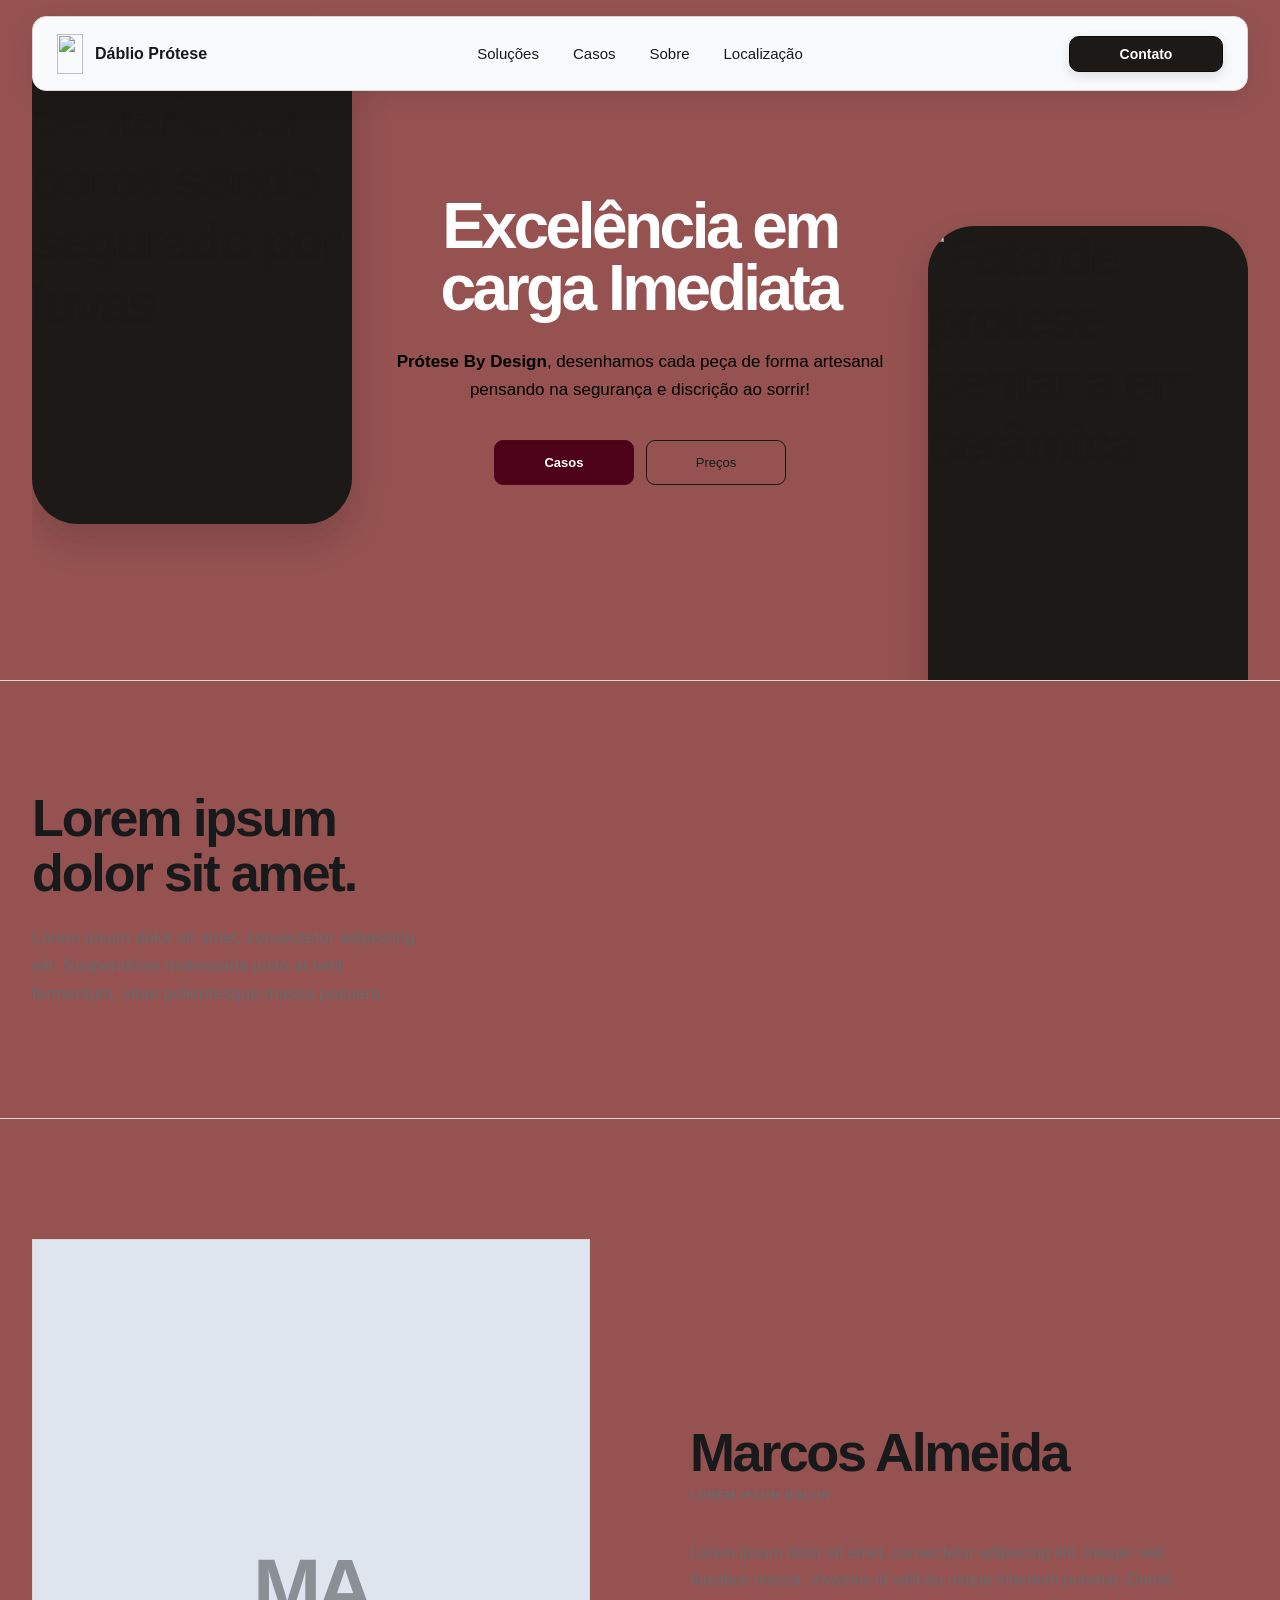
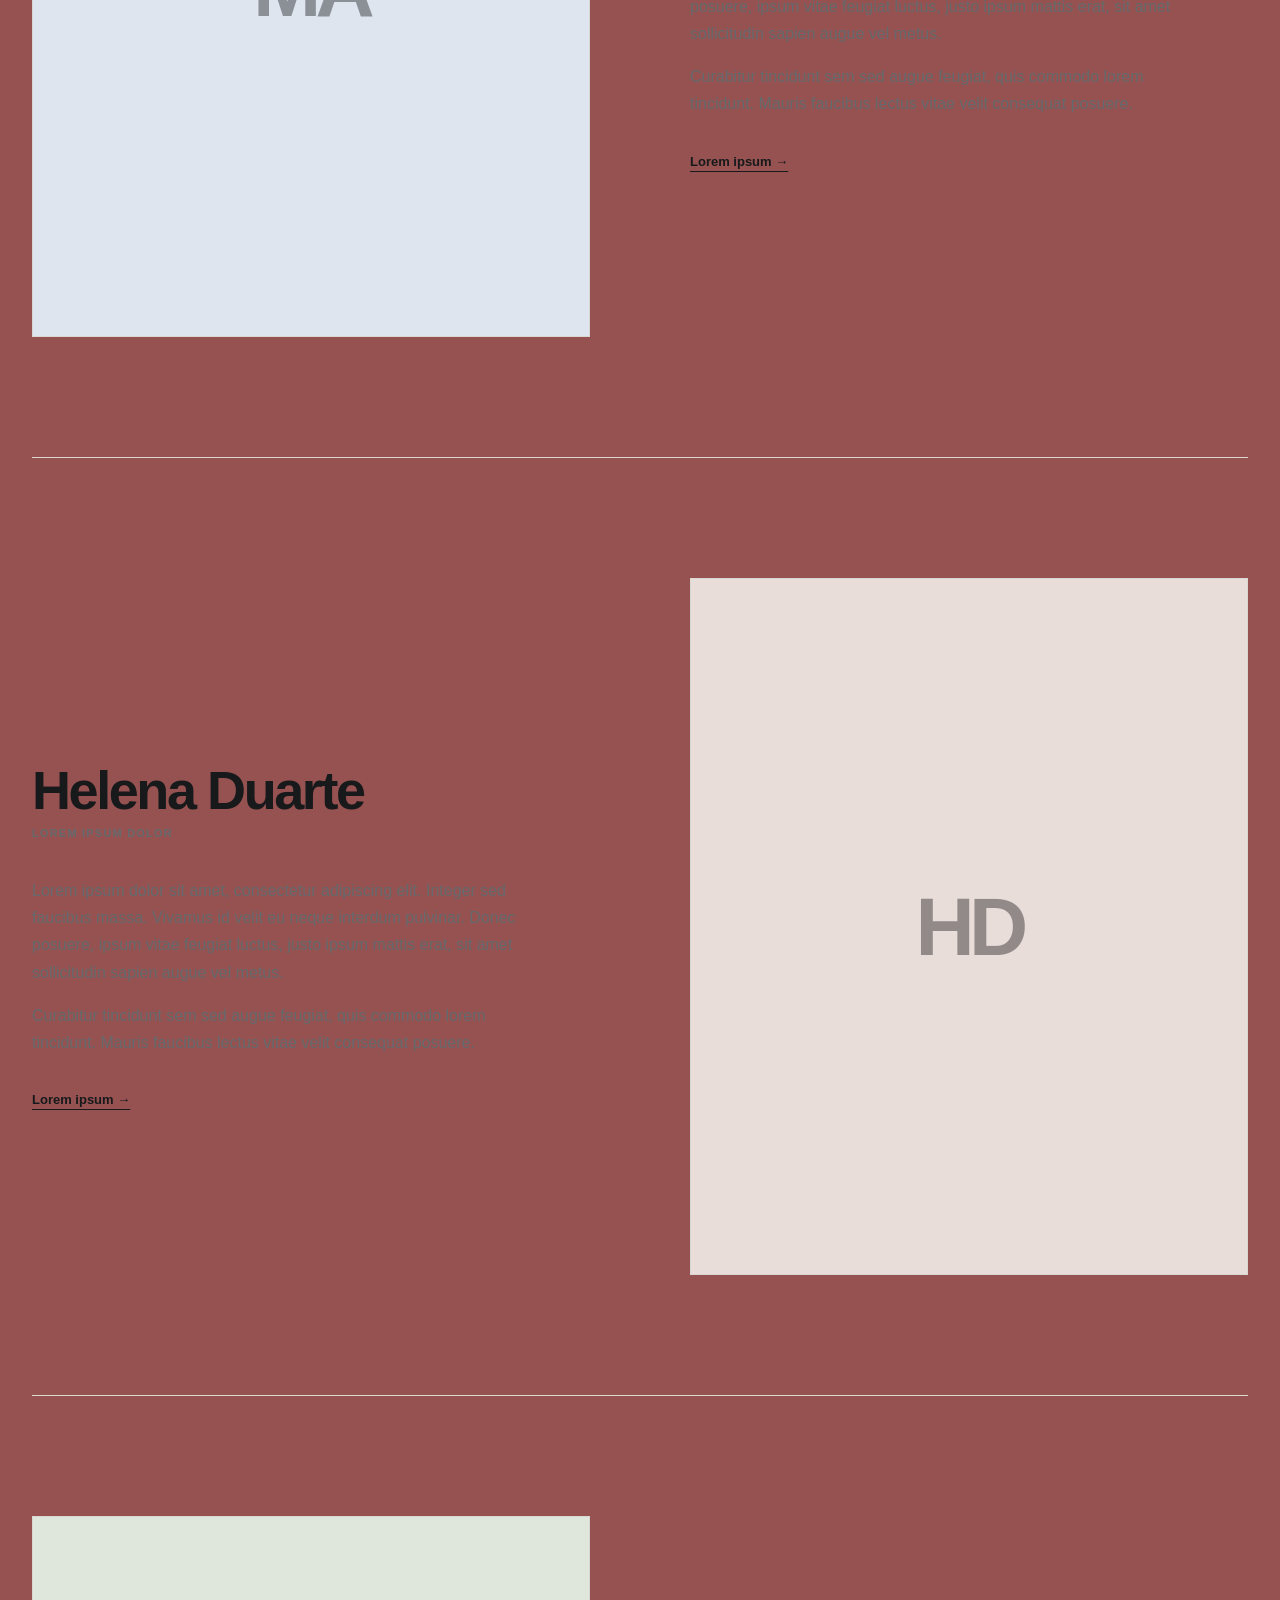
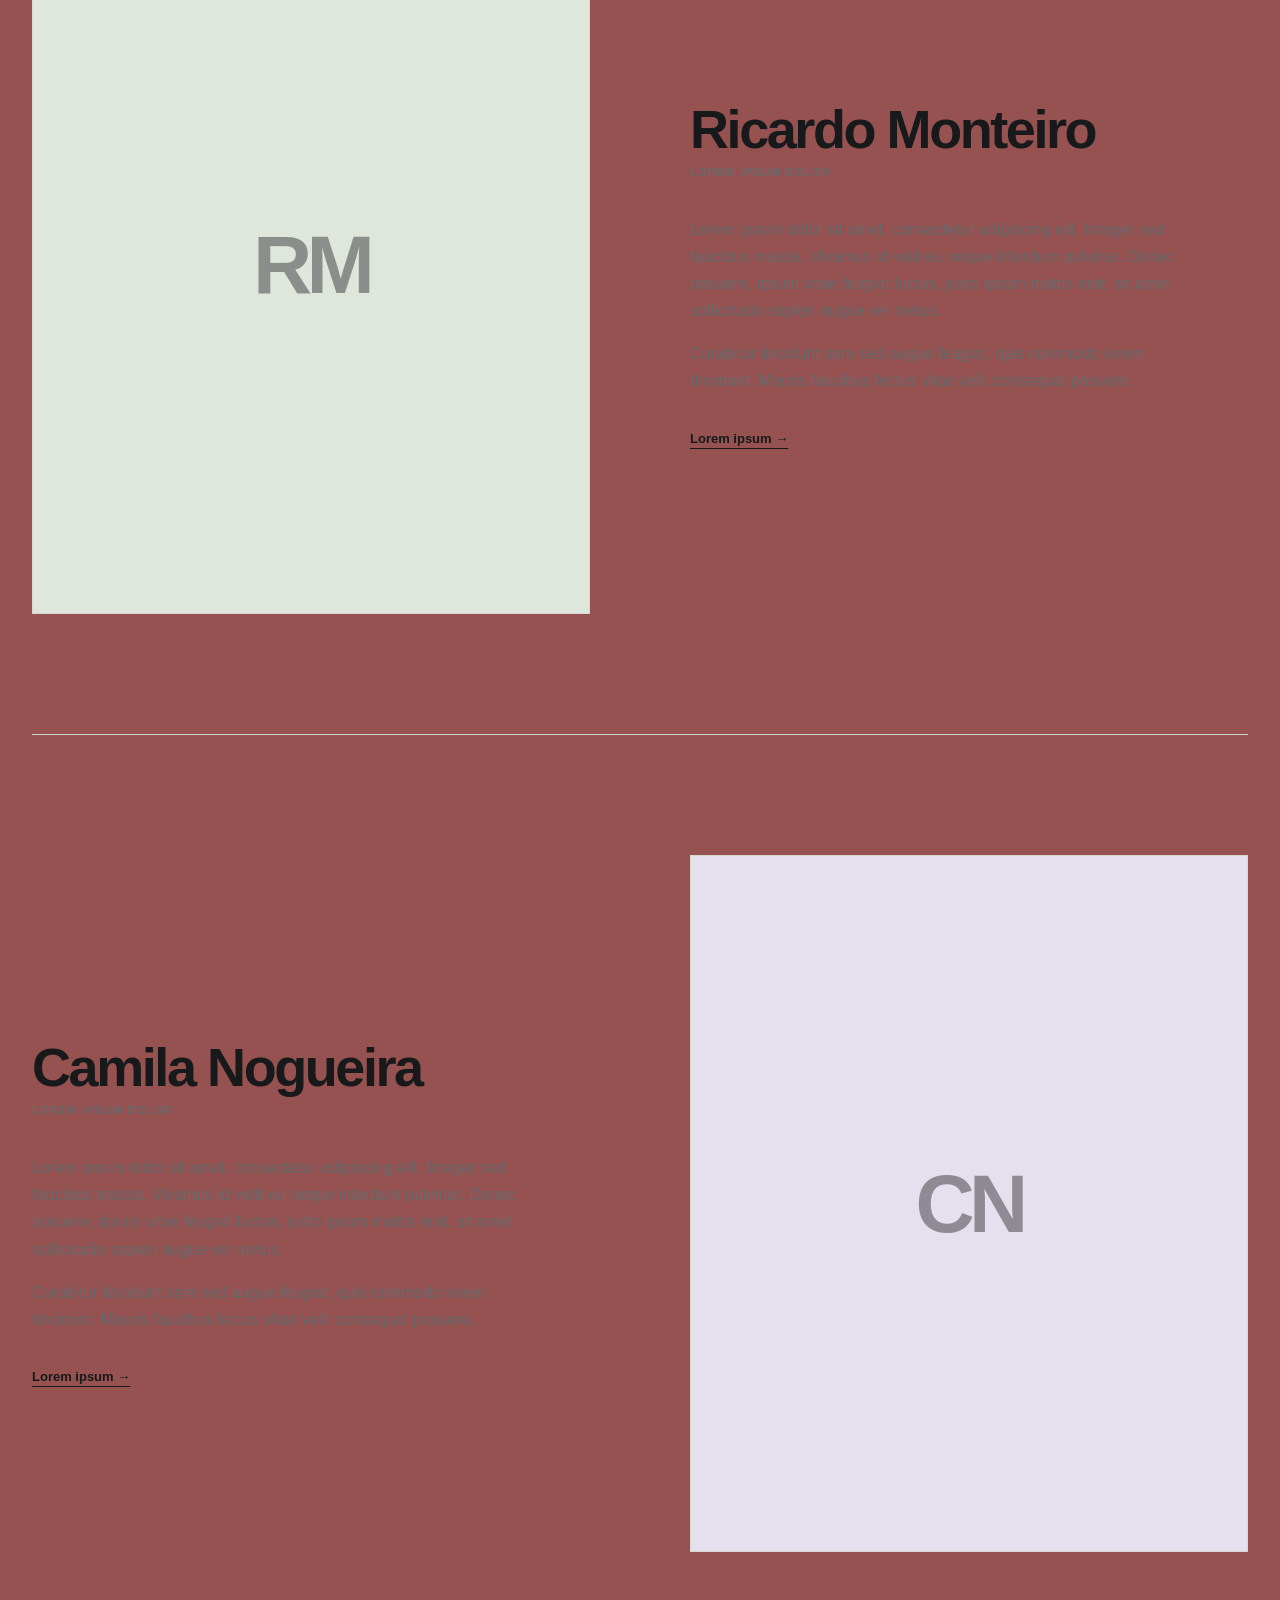
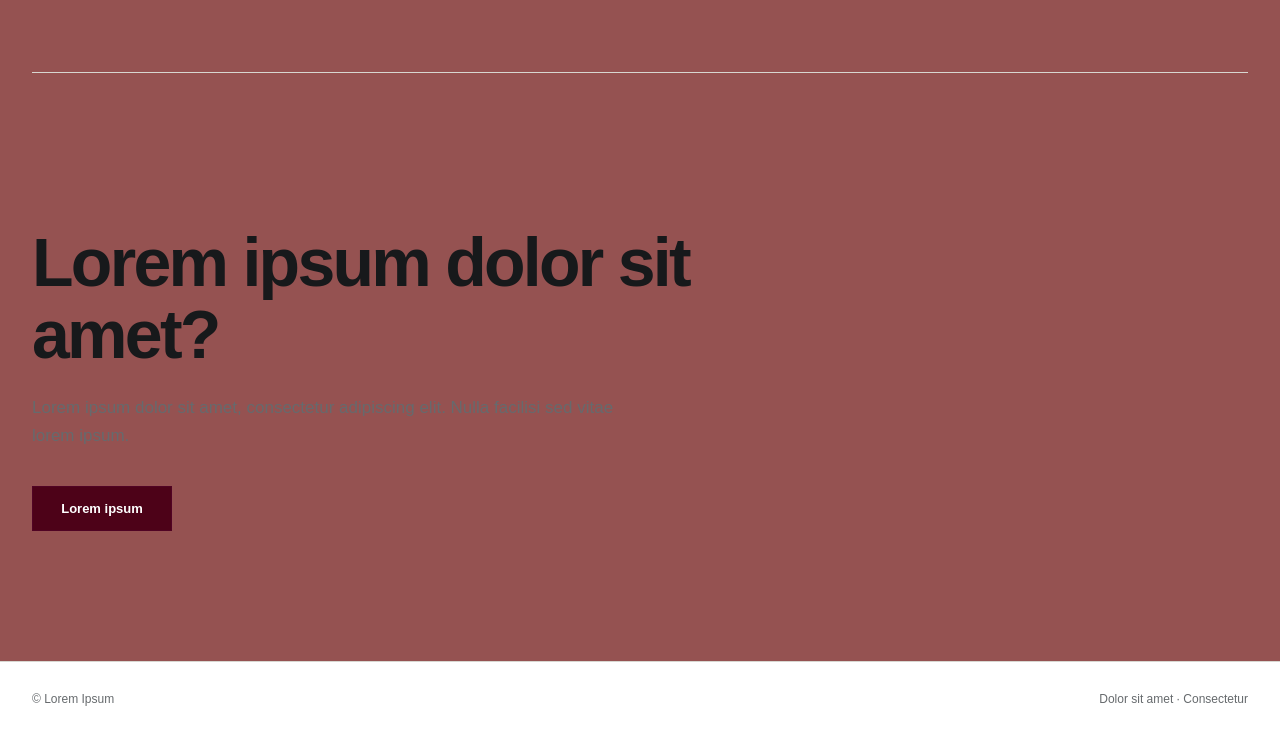
==== index.html @ b6b85735 "Enviar arquivos locais" ====
<!doctype html>
<html lang="pt-BR">
  <head>
    <meta charset="UTF-8" />
    <meta name="viewport" content="width=device-width, initial-scale=1.0" />
    <meta name="description" content="Lorem ipsum dolor sit amet." />
    <title>Dáblio Prótese</title>
    <link rel="icon" type="image/svg+xml" href="assets/favicon_dablio.svg" />
    <link rel="stylesheet" href="styles.css" />
  </head>
  <body>
    <header class="site-header">
      <a class="logo" href="#inicio" aria-label="Dáblio Prótese — início">
        <img class="logo-mark" src="assets/logo_dablio.svg" alt="" />
        <span>Dáblio Prótese</span>
      </a>

      <nav class="main-nav" aria-label="Navegação principal">
        <a href="#solucoes">Soluções</a>
        <a href="#casos">Casos</a>
        <a href="#sobre">Sobre</a>
        <a href="#localizacao">Localização</a>
      </nav>

      <a class="header-action" href="#contato">Contato</a>
    </header>

    <main>
      <section class="hero" id="inicio">
        <div class="hero-squircle hero-squircle-left">
          <img src="assets/implante-squircle-esquerdo.png" alt="Implante dentário com coroa sendo segurado por luvas" />
        </div>

        <div class="hero-copy">
          <h1>Excelência em carga Imediata</h1>
          <p class="hero-text">
            <strong>Prótese By Design</strong>, desenhamos cada peça de forma
            artesanal pensando na segurança e discrição ao sorrir!
          </p>
          <div class="hero-actions">
            <a class="button button-primary" href="#fundadores">Casos</a>
            <a class="button button-secondary" href="#contato">Preços</a>
          </div>
        </div>

        <div class="hero-squircle hero-squircle-right">
          <img src="assets/ImageSquircleDireito.png" alt="Foto de protese dentaria em cerâmica" />
        </div>
      </section>

      <section class="founders-intro" id="fundadores">
        <div>
          <h2>Lorem ipsum dolor sit amet.</h2>
          <p>
            Lorem ipsum dolor sit amet, consectetur adipiscing elit. Suspendisse
            malesuada justo at velit fermentum, vitae pellentesque massa posuere.
          </p>
        </div>
      </section>

      <section class="founder" id="marcos-almeida">
        <div class="portrait portrait-a" role="img" aria-label="Lorem ipsum Marcos Almeida">
          <span>MA</span>
        </div>
        <div class="founder-copy">
          <h2>Marcos Almeida</h2>
          <p class="role">Lorem ipsum dolor</p>
          <p>
            Lorem ipsum dolor sit amet, consectetur adipiscing elit. Integer sed
            faucibus massa. Vivamus id velit eu neque interdum pulvinar. Donec
            posuere, ipsum vitae feugiat luctus, justo ipsum mattis erat, sit amet
            sollicitudin sapien augue vel metus.
          </p>
          <p>
            Curabitur tincidunt sem sed augue feugiat, quis commodo lorem
            tincidunt. Mauris faucibus lectus vitae velit consequat posuere.
          </p>
          <a href="#contato">Lorem ipsum →</a>
        </div>
      </section>

      <section class="founder founder-reverse" id="helena-duarte">
        <div class="portrait portrait-b" role="img" aria-label="Lorem ipsum Helena Duarte">
          <span>HD</span>
        </div>
        <div class="founder-copy">
          <h2>Helena Duarte</h2>
          <p class="role">Lorem ipsum dolor</p>
          <p>
            Lorem ipsum dolor sit amet, consectetur adipiscing elit. Integer sed
            faucibus massa. Vivamus id velit eu neque interdum pulvinar. Donec
            posuere, ipsum vitae feugiat luctus, justo ipsum mattis erat, sit amet
            sollicitudin sapien augue vel metus.
          </p>
          <p>
            Curabitur tincidunt sem sed augue feugiat, quis commodo lorem
            tincidunt. Mauris faucibus lectus vitae velit consequat posuere.
          </p>
          <a href="#contato">Lorem ipsum →</a>
        </div>
      </section>

      <section class="founder" id="ricardo-monteiro">
        <div class="portrait portrait-c" role="img" aria-label="Lorem ipsum Ricardo Monteiro">
          <span>RM</span>
        </div>
        <div class="founder-copy">
          <h2>Ricardo Monteiro</h2>
          <p class="role">Lorem ipsum dolor</p>
          <p>
            Lorem ipsum dolor sit amet, consectetur adipiscing elit. Integer sed
            faucibus massa. Vivamus id velit eu neque interdum pulvinar. Donec
            posuere, ipsum vitae feugiat luctus, justo ipsum mattis erat, sit amet
            sollicitudin sapien augue vel metus.
          </p>
          <p>
            Curabitur tincidunt sem sed augue feugiat, quis commodo lorem
            tincidunt. Mauris faucibus lectus vitae velit consequat posuere.
          </p>
          <a href="#contato">Lorem ipsum →</a>
        </div>
      </section>

      <section class="founder founder-reverse" id="camila-nogueira">
        <div class="portrait portrait-d" role="img" aria-label="Lorem ipsum Camila Nogueira">
          <span>CN</span>
        </div>
        <div class="founder-copy">
          <h2>Camila Nogueira</h2>
          <p class="role">Lorem ipsum dolor</p>
          <p>
            Lorem ipsum dolor sit amet, consectetur adipiscing elit. Integer sed
            faucibus massa. Vivamus id velit eu neque interdum pulvinar. Donec
            posuere, ipsum vitae feugiat luctus, justo ipsum mattis erat, sit amet
            sollicitudin sapien augue vel metus.
          </p>
          <p>
            Curabitur tincidunt sem sed augue feugiat, quis commodo lorem
            tincidunt. Mauris faucibus lectus vitae velit consequat posuere.
          </p>
          <a href="#contato">Lorem ipsum →</a>
        </div>
      </section>

      <section class="contact" id="contato">
        <h2>Lorem ipsum dolor sit amet?</h2>
        <p>
          Lorem ipsum dolor sit amet, consectetur adipiscing elit. Nulla facilisi
          sed vitae lorem ipsum.
        </p>
        <a class="button button-primary" href="mailto:lorem@ipsum.com">Lorem ipsum</a>
      </section>
    </main>

    <footer>
      <span>© Lorem Ipsum</span>
      <span>Dolor sit amet · Consectetur</span>
    </footer>

    <script src="script.js"></script>
  </body>
</html>
---- styles.css ----
:root {
  --ink: #17191b;
  --muted: #666a6d;
  --paper: #955251;
  --line: #d8d7d1;
  --content: 1240px;
}

* { box-sizing: border-box; }
html { scroll-behavior: smooth; }

body {
  margin: 0;
  background: var(--paper);
  color: var(--ink);
  font-family: Arial, Helvetica, sans-serif;
}

a { color: inherit; }

.site-header {
  height: 75px;
  width: min(calc(100% - 64px), var(--content));
  margin: 0;
  padding: 0 24px;
  display: grid;
  grid-template-columns: 1fr auto 1fr;
  align-items: center;
  border: 1px solid var(--line);
  border-radius: 14px;
  background: oklch(98.5% 0.002 247.839);
  box-shadow: 0 8px 28px rgba(13, 13, 13, 0.08);
  backdrop-filter: blur(12px);
  position: fixed;
  top: 16px;
  left: 50%;
  transform: translateX(-50%);
  z-index: 10;
}

.logo {
  display: inline-flex;
  align-items: center;
  gap: 12px;
  width: fit-content;
  font-weight: 700;
  text-decoration: none;
}

.logo-mark {
  width: 26px;
  height: 40px;
  display: block;
  object-fit: contain;
}

.main-nav { display: flex; gap: 34px; }

.main-nav a,
.header-action {
  font-size: 15px;
  text-decoration: none;
}

.main-nav a:hover { text-decoration: underline; text-underline-offset: 4px; }

.header-action {
  justify-self: end;
  min-width: 154px;
  padding: 9px 28px;
  border: 1px solid oklch(14.7% 0.004 49.25);
  border-radius: 10px;
  background: oklch(21.6% 0.006 56.043);
  box-shadow: 0 4px 12px rgba(13, 13, 13, 0.12);
  color: white;
  font-size: 14px;
  font-weight: 700;
  text-align: center;
}

.hero {
  max-width: var(--content);
  min-height: 680px;
  margin: 0 auto;
  padding: 72px 0;
  display: grid;
  grid-template-columns: minmax(200px, 0.9fr) minmax(320px, 1.4fr) minmax(200px, 0.9fr);
  align-items: center;
  gap: clamp(24px, 3vw, 42px);
  overflow: hidden;
}

.hero-copy { text-align: center; }

.eyebrow,
.section-label,
.role {
  margin: 0;
  color: var(--muted);
  font-size: 11px;
  font-weight: 700;
  letter-spacing: 0.11em;
  text-transform: uppercase;
}

.hero h1 {
  margin: 0 0 28px;
  max-width: 620px;
  color: #ffffff;
  font-size: clamp(52px, 5vw, 74px);
  line-height: 0.98;
  letter-spacing: -0.055em;
}

.hero-text {
  max-width: 540px;
  margin: 0 auto;
  color: #000000;
  font-size: 17px;
  line-height: 1.65;
}

.hero-actions { display: flex; justify-content: center; gap: 12px; margin-top: 36px; }

.hero-actions .button { border-radius: 9px; }

.button {
  min-width: 140px;
  padding: 14px 20px;
  border: 1px solid var(--ink);
  text-align: center;
  font-size: 13px;
  text-decoration: none;
}

.button-primary {
  color: white;
  border: 1px solid oklch(28.4% 0.109 3.907);
  background: oklch(27.1% 0.105 12.094);
  font-weight: 700;
}

.button-secondary { background: transparent; }

.hero-squircle {
  width: 100%;
  max-width: 320px;
  aspect-ratio: 0.64;
  display: grid;
  place-items: center;
  border-radius: 46px;
  background: oklch(21.6% 0.006 56.043);
  box-shadow: 0 18px 36px rgba(13, 13, 13, 0.16);
  color: rgba(23, 25, 27, 0.35);
  font-size: 54px;
  font-weight: 700;
  letter-spacing: -0.06em;
}

.hero-squircle > span {
  width: 100%;
  height: 100%;
  display: grid;
  place-items: center;
  line-height: 1;
}

.hero-squircle > img {
  width: 100%;
  height: 100%;
  display: block;
  border-radius: inherit;
  object-fit: cover;
}

.hero-squircle-right > img {
  object-position: right center;
}

.hero-squircle-left {
  align-self: start;
  justify-self: start;
  transform: translateY(-48px);
}

.hero-squircle-right {
  align-self: end;
  justify-self: end;
  transform: translateY(118px);
}

.founders-intro {
  padding: 110px max(32px, calc((100vw - var(--content)) / 2));
  display: grid;
  grid-template-columns: 1fr 2fr;
  gap: 60px;
  border-top: 1px solid var(--line);
  border-bottom: 1px solid var(--line);
}

.founders-intro h2,
.contact h2 {
  margin: 0;
  font-size: 52px;
  line-height: 1.05;
  letter-spacing: -0.04em;
}

.founders-intro div > p,
.contact > p {
  max-width: 620px;
  margin: 24px 0 0;
  color: var(--muted);
  font-size: 17px;
  line-height: 1.65;
}

.founder {
  max-width: var(--content);
  margin: 0 auto;
  padding: 120px 0;
  display: grid;
  grid-template-columns: 1fr 1fr;
  align-items: center;
  gap: 100px;
  border-bottom: 1px solid var(--line);
}

.founder-reverse .portrait { order: 2; }
.founder-reverse .founder-copy { order: 1; }

.portrait {
  aspect-ratio: 4 / 5;
  display: grid;
  place-items: center;
  border: 1px solid var(--line);
  color: rgba(23, 25, 27, 0.42);
  font-size: 82px;
  font-weight: 700;
  letter-spacing: -0.07em;
}

.portrait-a { background: #dfe5ef; }
.portrait-b { background: #e8ddd8; }
.portrait-c { background: #dfe6dc; }
.portrait-d { background: #e5dfee; }

.founder-copy { max-width: 510px; }

.founder-copy h2 {
  margin: 18px 0 10px;
  font-size: 54px;
  line-height: 1;
  letter-spacing: -0.045em;
}

.founder-copy .role { margin-bottom: 38px; }

.founder-copy > p:not(.section-label, .role) {
  color: var(--muted);
  font-size: 16px;
  line-height: 1.7;
}

.founder-copy > a {
  display: inline-block;
  margin-top: 20px;
  font-size: 13px;
  font-weight: 700;
  text-underline-offset: 5px;
}

.contact {
  max-width: var(--content);
  margin: 0 auto;
  padding: 130px 0;
}

.contact h2 { max-width: 760px; margin-top: 24px; font-size: 68px; }
.contact .button { display: inline-block; margin-top: 36px; }

footer {
  padding: 30px max(32px, calc((100vw - var(--content)) / 2));
  display: flex;
  justify-content: space-between;
  border-top: 1px solid var(--line);
  background: #ffffff;
  color: var(--muted);
  font-size: 12px;
}

@media (max-width: 1304px) {
  .hero,
  .founder,
  .contact { margin-inline: 32px; }
}

@media (max-width: 850px) {
  .site-header { grid-template-columns: 1fr auto; }
  .main-nav { display: none; }
  .hero { grid-template-columns: 1fr; }
  .hero-copy { order: -1; }
  .hero-squircle {
    width: min(280px, 100%);
    align-self: center;
    justify-self: center;
    transform: none;
  }
  .founders-intro { grid-template-columns: 1fr; }
  .founder { grid-template-columns: 1fr; gap: 50px; }
  .founder-reverse .portrait,
  .founder-reverse .founder-copy { order: initial; }
}
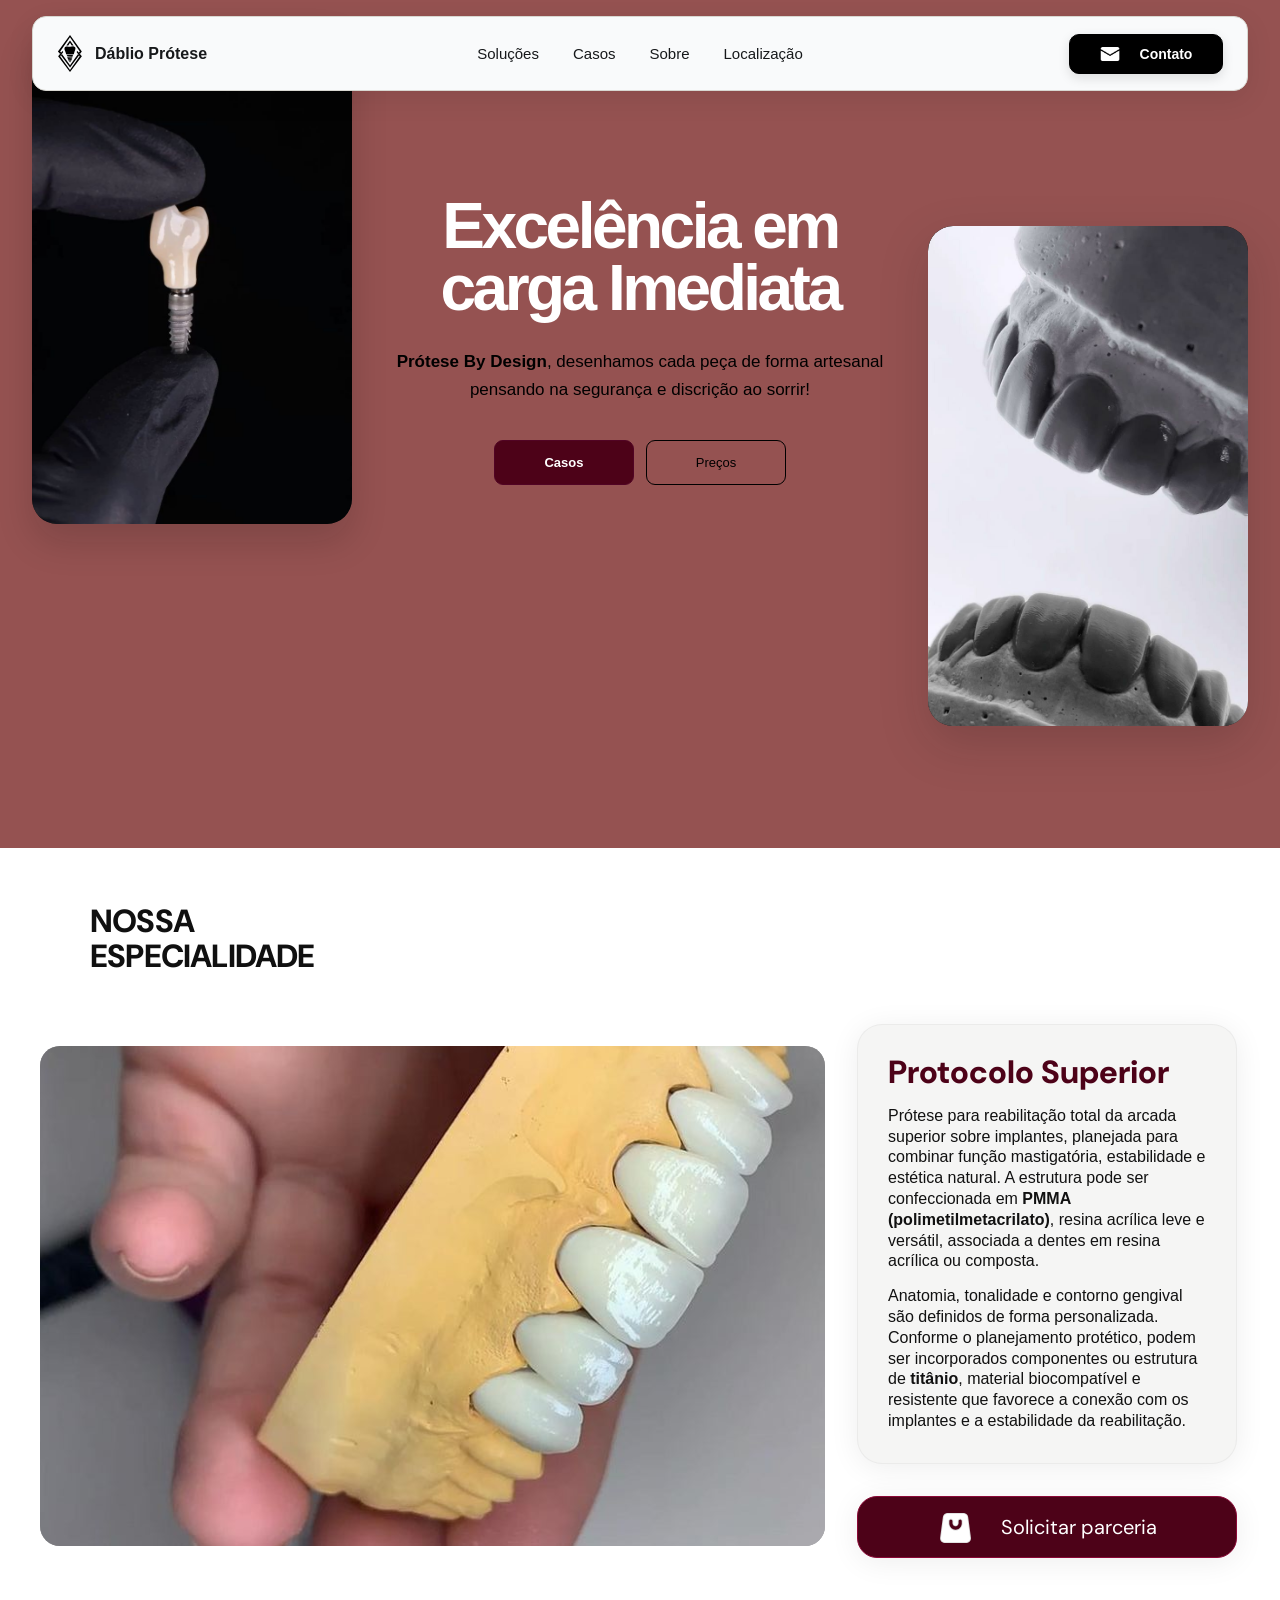
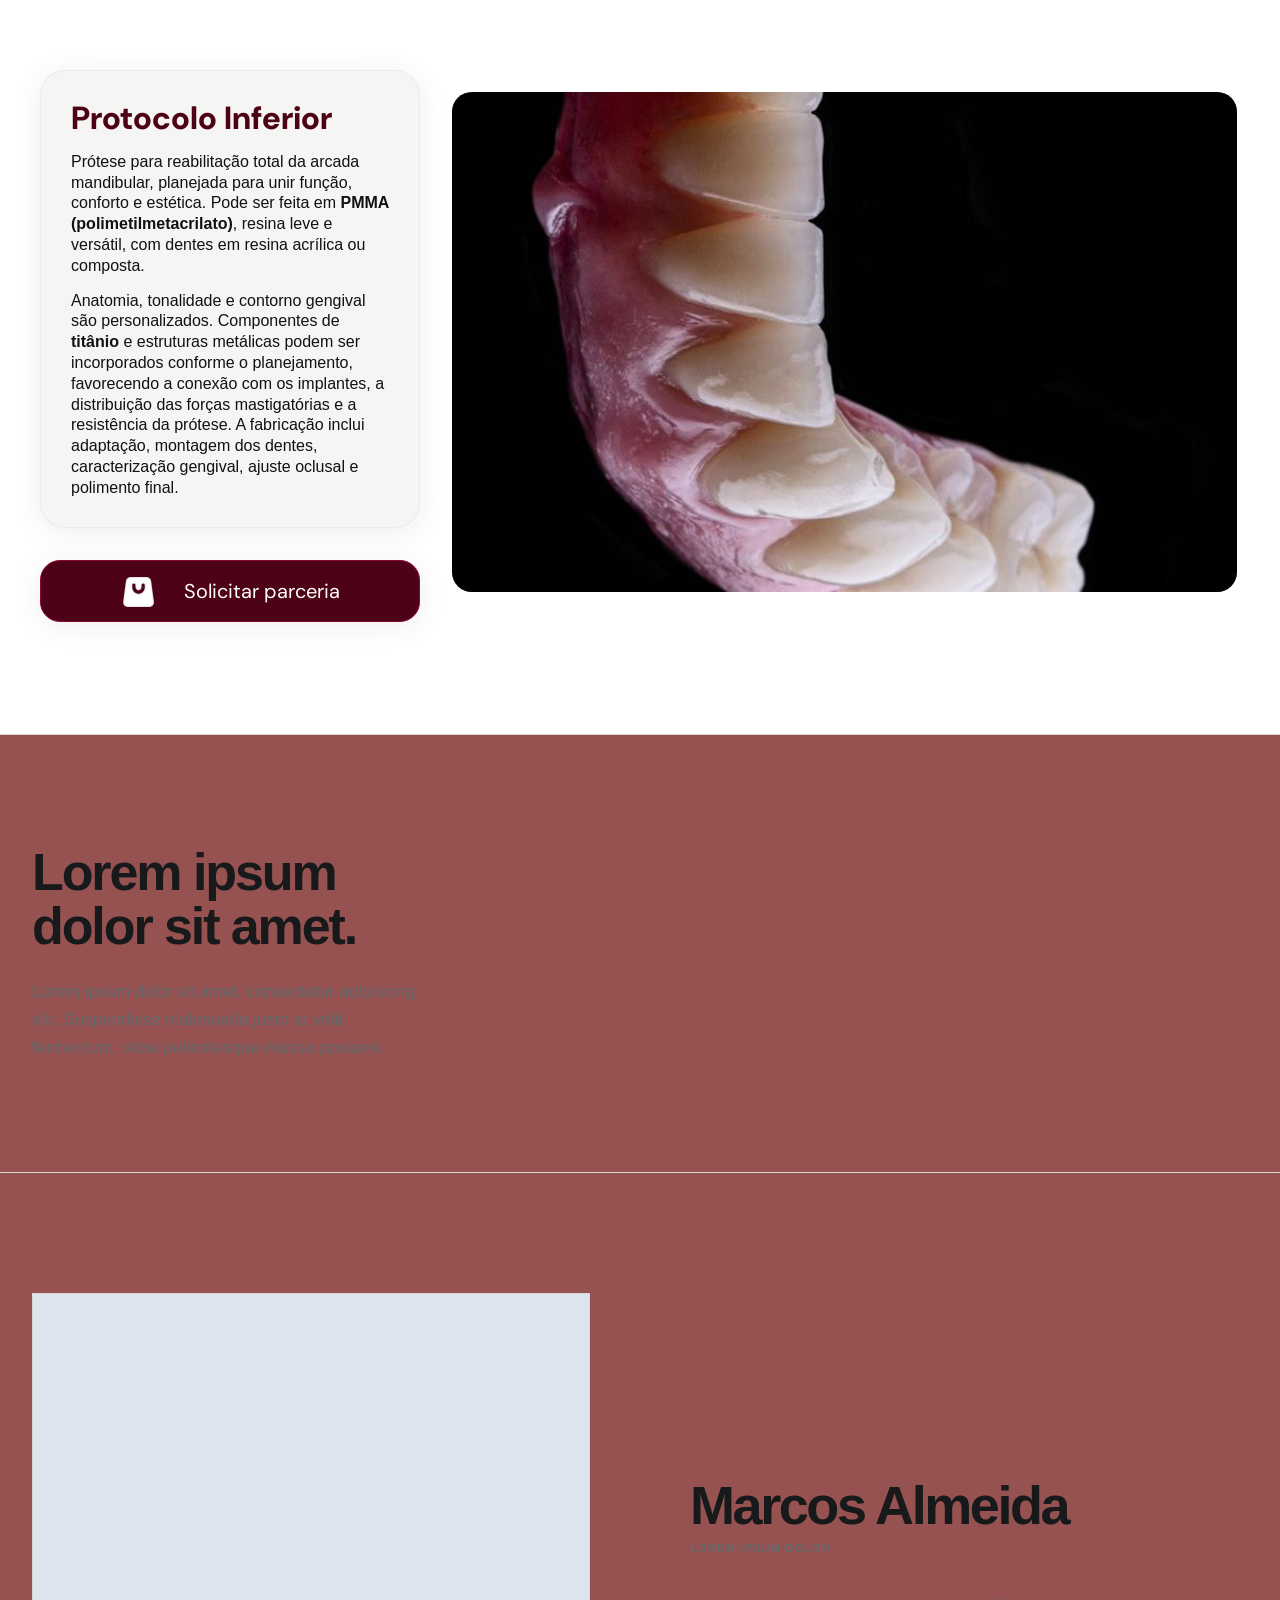
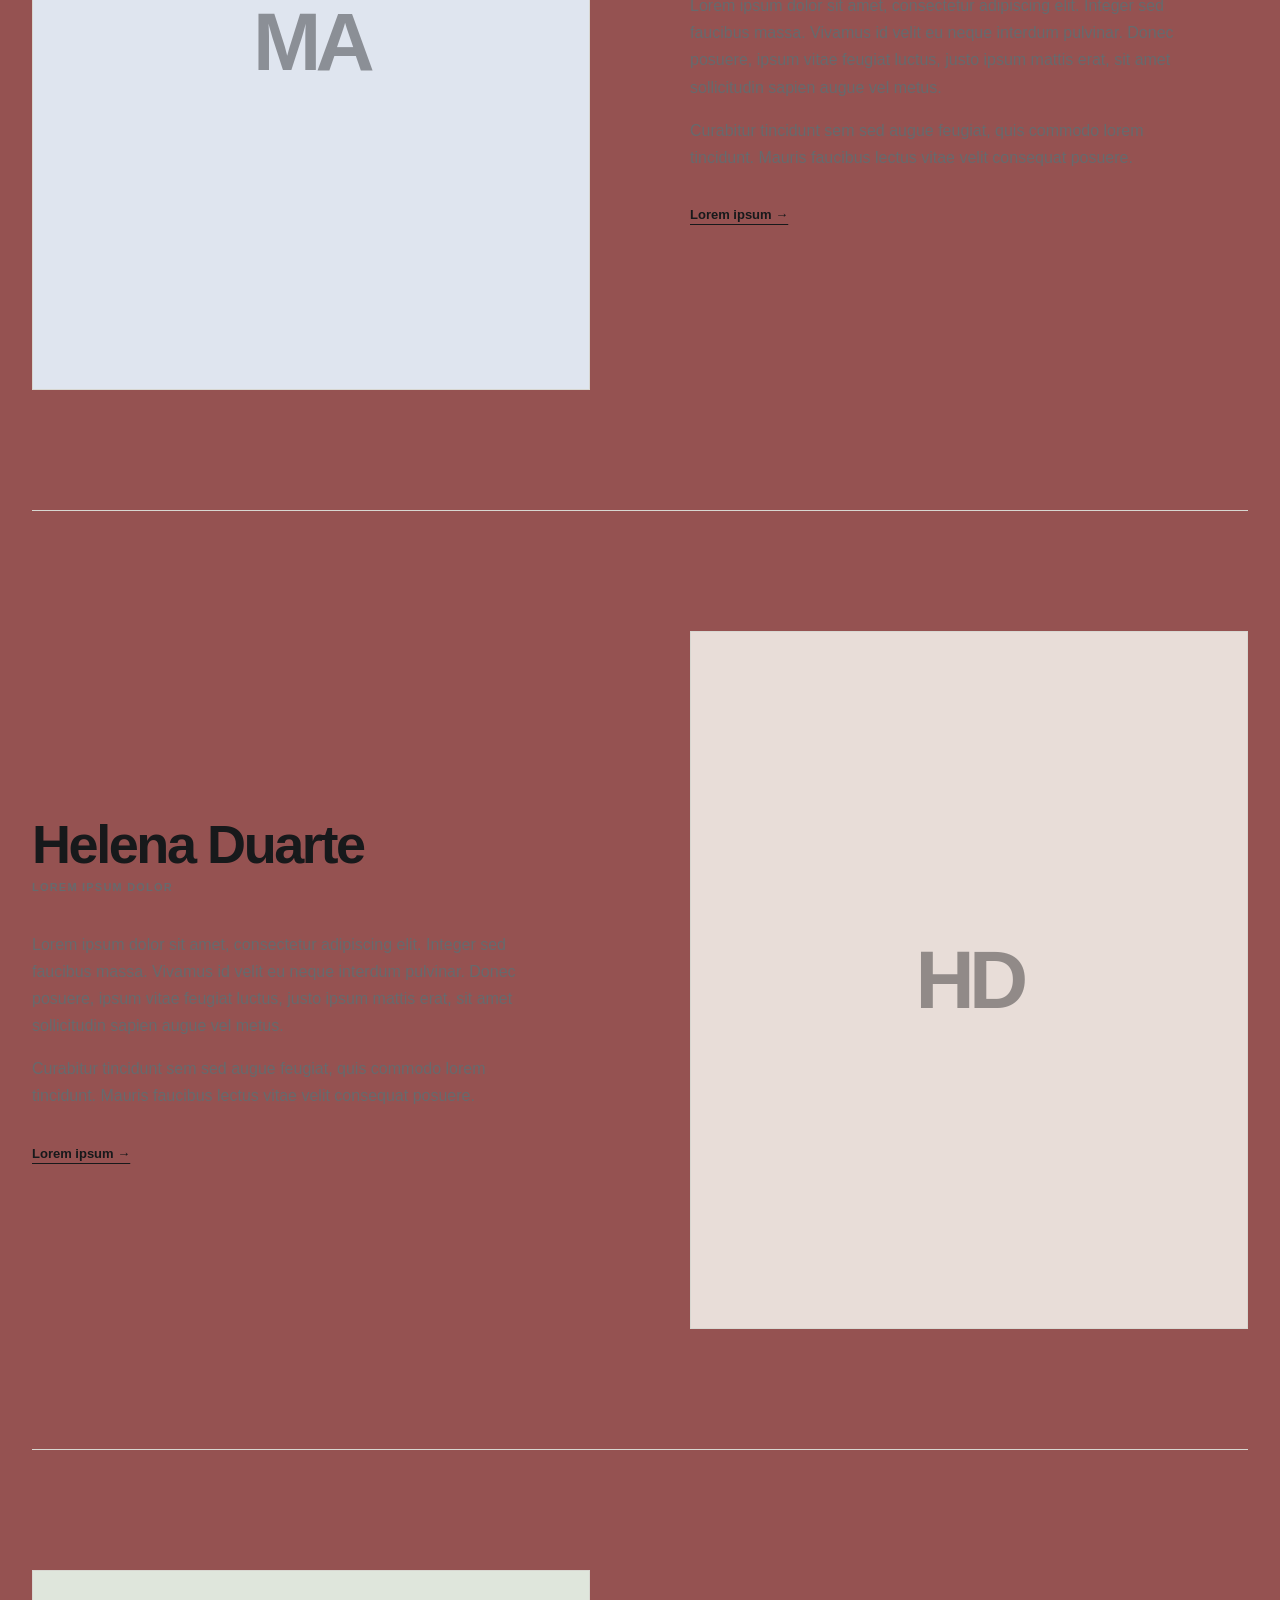
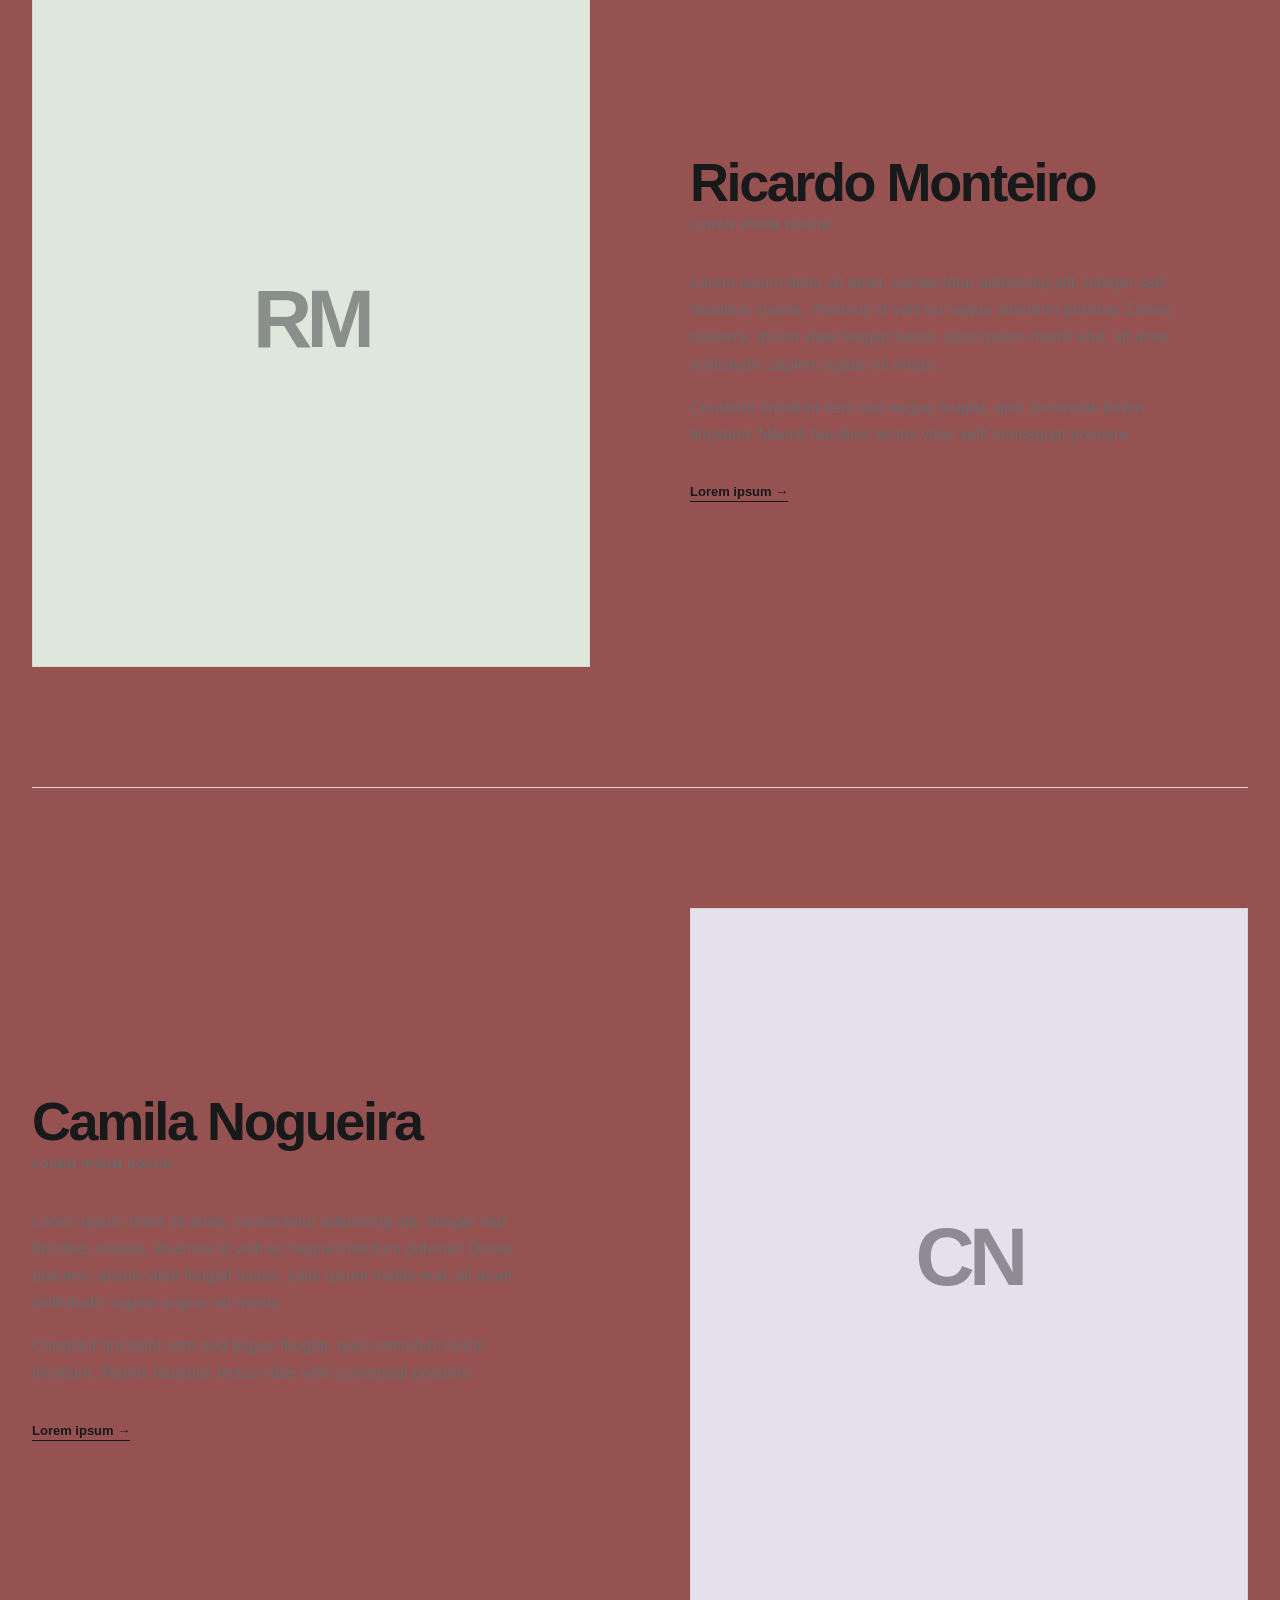
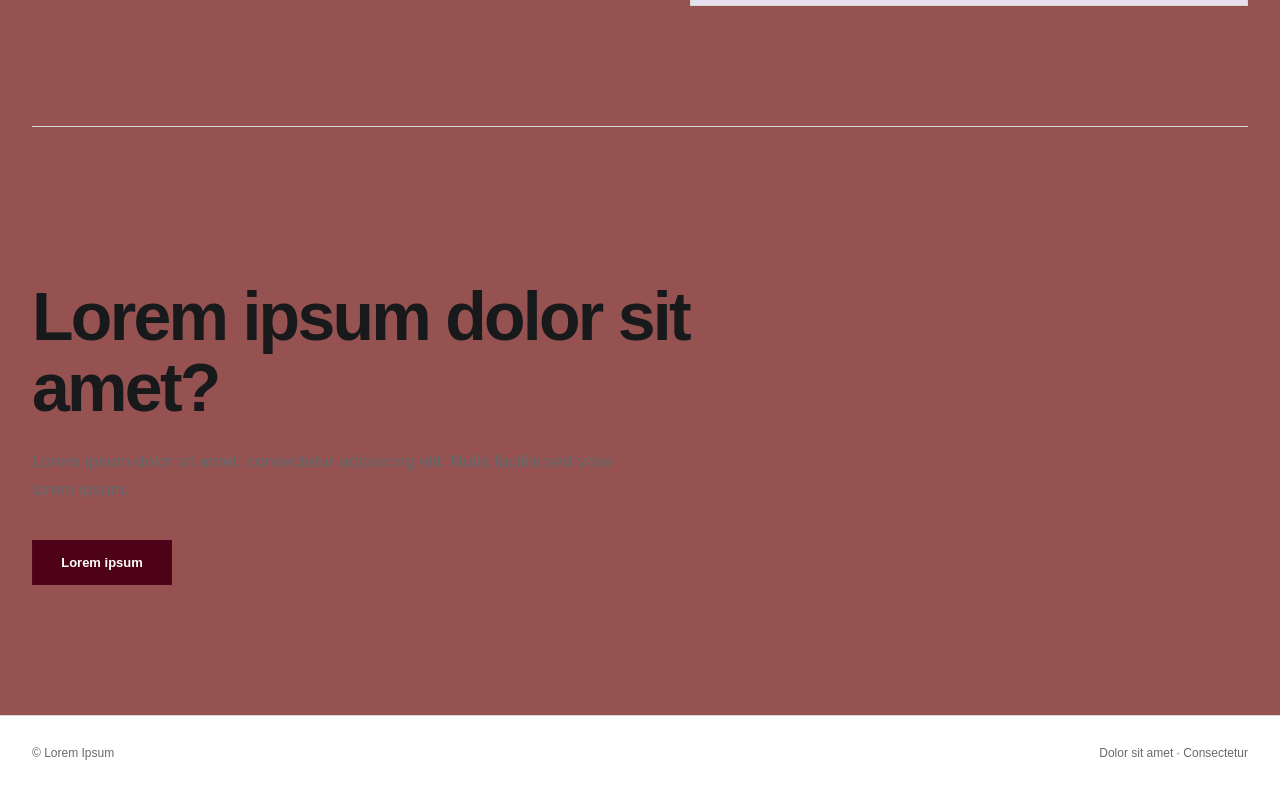
==== commit 203fc9c0: "Reorganiza o site na raiz para publicação no GitHub Pages" ====
--- a/index.html
+++ b/index.html
@@ -5,7 +5,10 @@
     <meta name="viewport" content="width=device-width, initial-scale=1.0" />
     <meta name="description" content="Lorem ipsum dolor sit amet." />
     <title>Dáblio Prótese</title>
-    <link rel="icon" type="image/svg+xml" href="assets/favicon_dablio.svg" />
+    <link rel="preconnect" href="https://fonts.googleapis.com" />
+    <link rel="preconnect" href="https://fonts.gstatic.com" crossorigin />
+    <link href="https://fonts.googleapis.com/css2?family=DM+Sans:wght@400;800&display=swap" rel="stylesheet" />
+    <link rel="icon" type="image/svg+xml" href="assets/logo_dablio.svg" />
     <link rel="stylesheet" href="styles.css" />
   </head>
   <body>
@@ -22,13 +25,16 @@
         <a href="#localizacao">Localização</a>
       </nav>
 
-      <a class="header-action" href="#contato">Contato</a>
+      <a class="header-action" href="#contato">
+        <img class="navbar-action-icon" src="assets/message_4077160.png" alt="" aria-hidden="true" />
+        <span>Contato</span>
+      </a>
     </header>
 
     <main>
       <section class="hero" id="inicio">
         <div class="hero-squircle hero-squircle-left">
-          <img src="assets/implante-squircle-esquerdo.png" alt="Implante dentário com coroa sendo segurado por luvas" />
+          <img src="assets/ImageSquircleEsquerdo.png" alt="Implante dentário com coroa sendo segurado por luvas" />
         </div>
 
         <div class="hero-copy">
@@ -45,6 +51,86 @@
 
         <div class="hero-squircle hero-squircle-right">
           <img src="assets/ImageSquircleDireito.png" alt="Foto de protese dentaria em cerâmica" />
+        </div>
+      </section>
+
+      <section class="solutions" id="solucoes" aria-labelledby="solutions-title">
+        <div class="solutions-inner">
+          <h2 id="solutions-title">Nossa Especialidade</h2>
+          <article class="solutions-content solution-superior">
+            <div class="card-imagem-1" data-carousel aria-live="off">
+              <figure class="carousel-slide is-active" aria-hidden="false">
+                <img src="assets/protocolo-superior.png" alt="Prótese dentária sobre implantes segurada por uma mão com luva roxa" />
+              </figure>
+              <figure class="carousel-slide" aria-hidden="true">
+                <img src="assets/protocolo-superior-2.png" alt="Prótese dentária sobre modelo de gengiva e dentes segurada por uma mão" />
+              </figure>
+              <figure class="carousel-slide" aria-hidden="true">
+                <img src="assets/protocolo-superior-3.png" alt="Prótese dentária instalada em modelo odontológico segurado com luvas azuis" />
+              </figure>
+            </div>
+            <div class="solutions-copy">
+              <div class="solution-card-description" data-character-limit="665">
+                <h3>Protocolo Superior</h3>
+                <p>
+                  Prótese para reabilitação total da arcada superior sobre implantes,
+                  planejada para combinar função mastigatória, estabilidade e estética
+                  natural. A estrutura pode ser confeccionada em
+                  <strong>PMMA (polimetilmetacrilato)</strong>, resina acrílica leve e
+                  versátil, associada a dentes em resina acrílica ou composta.
+                </p>
+                <p>
+                  Anatomia, tonalidade e contorno gengival são definidos de forma
+                  personalizada. Conforme o planejamento protético, podem ser
+                  incorporados componentes ou estrutura de <strong>titânio</strong>,
+                  material biocompatível e resistente que favorece a conexão com os
+                  implantes e a estabilidade da reabilitação.
+                </p>
+              </div>
+              <a class="solution-title-cta" href="#contato">
+                <span class="solution-cta-icon" aria-hidden="true"><img src="assets/solution-cta.svg" alt="" /></span>
+                <span>Solicitar parceria</span>
+              </a>
+            </div>
+          </article>
+
+          <article class="solutions-content solution-inferior">
+            <div class="card-imagem-2" data-carousel aria-live="off">
+              <figure class="carousel-slide is-active" aria-hidden="false">
+                <img src="assets/protocolo-inferior-1.png" alt="Prótese inferior com dentes sobre gengiva rosada em fundo preto" />
+              </figure>
+              <figure class="carousel-slide" aria-hidden="true">
+                <img src="assets/protocolo-inferior-2.png" alt="Prótese dentária montada em equipamento de fotografia" />
+              </figure>
+              <figure class="carousel-slide" aria-hidden="true">
+                <img src="assets/protocolo-inferior-3.png" alt="Modelo de arcada dentária protética em fundo vermelho" />
+              </figure>
+            </div>
+            <div class="solutions-copy">
+              <div class="solution-card-description" data-character-limit="665">
+                <h3>Protocolo Inferior</h3>
+                <p>
+                  Prótese para reabilitação total da arcada mandibular, planejada para
+                  unir função, conforto e estética. Pode ser feita em
+                  <strong>PMMA (polimetilmetacrilato)</strong>, resina leve e versátil,
+                  com dentes em resina acrílica ou composta.
+                </p>
+                <p>
+                  Anatomia, tonalidade e contorno gengival são personalizados.
+                  Componentes de <strong>titânio</strong> e estruturas metálicas
+                  podem ser incorporados conforme o planejamento, favorecendo a
+                  conexão com os implantes, a distribuição das forças mastigatórias
+                  e a resistência da prótese. A fabricação inclui adaptação, montagem
+                  dos dentes, caracterização gengival, ajuste oclusal e polimento
+                  final.
+                </p>
+              </div>
+              <a class="solution-title-cta" href="#contato">
+                <span class="solution-cta-icon" aria-hidden="true"><img src="assets/solution-cta.svg" alt="" /></span>
+                <span>Solicitar parceria</span>
+              </a>
+            </div>
+          </article>
         </div>
       </section>
 
--- a/styles.css
+++ b/styles.css
@@ -4,6 +4,11 @@
   --paper: #955251;
   --line: #d8d7d1;
   --content: 1240px;
+  --curve-navbar: 14px;
+  --curve-navbar-action: calc(var(--curve-navbar) - 4px);
+  --curve-hero-action: 9px;
+  --curve-surface: 25px;
+  --curve-specialty: 20px;
 }
 
 * { box-sizing: border-box; }
@@ -27,7 +32,7 @@
   grid-template-columns: 1fr auto 1fr;
   align-items: center;
   border: 1px solid var(--line);
-  border-radius: 14px;
+  border-radius: var(--curve-navbar);
   background: oklch(98.5% 0.002 247.839);
   box-shadow: 0 8px 28px rgba(13, 13, 13, 0.08);
   backdrop-filter: blur(12px);
@@ -68,9 +73,13 @@
   justify-self: end;
   min-width: 154px;
   padding: 9px 28px;
-  border: 1px solid oklch(14.7% 0.004 49.25);
-  border-radius: 10px;
-  background: oklch(21.6% 0.006 56.043);
+  display: flex;
+  align-items: center;
+  justify-content: center;
+  gap: 20px;
+  border: 1px solid #000000;
+  border-radius: var(--curve-navbar-action);
+  background: #000000;
   box-shadow: 0 4px 12px rgba(13, 13, 13, 0.12);
   color: white;
   font-size: 14px;
@@ -78,16 +87,22 @@
   text-align: center;
 }
 
+.navbar-action-icon {
+  width: 20px;
+  height: 20px;
+  object-fit: contain;
+  filter: brightness(0) invert(1);
+}
+
 .hero {
   max-width: var(--content);
   min-height: 680px;
-  margin: 0 auto;
+  margin: 0 auto 168px;
   padding: 72px 0;
   display: grid;
   grid-template-columns: minmax(200px, 0.9fr) minmax(320px, 1.4fr) minmax(200px, 0.9fr);
   align-items: center;
   gap: clamp(24px, 3vw, 42px);
-  overflow: hidden;
 }
 
 .hero-copy { text-align: center; }
@@ -122,7 +137,7 @@
 
 .hero-actions { display: flex; justify-content: center; gap: 12px; margin-top: 36px; }
 
-.hero-actions .button { border-radius: 9px; }
+.hero-actions .button { border-radius: var(--curve-hero-action); }
 
 .button {
   min-width: 140px;
@@ -140,7 +155,12 @@
   font-weight: 700;
 }
 
-.button-secondary { background: transparent; }
+.button-secondary {
+  background: transparent;
+  border: 1px solid black;
+  font-weight: 500;
+  color: #000000;
+}
 
 .hero-squircle {
   width: 100%;
@@ -148,13 +168,25 @@
   aspect-ratio: 0.64;
   display: grid;
   place-items: center;
-  border-radius: 46px;
+  border-radius: var(--curve-surface);
+  overflow: hidden;
   background: oklch(21.6% 0.006 56.043);
   box-shadow: 0 18px 36px rgba(13, 13, 13, 0.16);
   color: rgba(23, 25, 27, 0.35);
   font-size: 54px;
   font-weight: 700;
   letter-spacing: -0.06em;
+}
+
+@supports (corner-shape: superellipse(1.02)) {
+  * {
+    corner-shape: superellipse(1.02);
+  }
+
+  .site-header,
+  .header-action {
+    corner-shape: round;
+  }
 }
 
 .hero-squircle > span {
@@ -187,6 +219,169 @@
   align-self: end;
   justify-self: end;
   transform: translateY(118px);
+  box-shadow: none;
+  filter: drop-shadow(0 18px 24px rgba(13, 13, 13, 0.16));
+}
+
+.solutions {
+  width: 100%;
+  margin: 0;
+  padding: 0;
+  background-color: #ffffff;
+  color: #101010;
+  text-align: left;
+}
+
+.solutions-inner {
+  width: min(1200px, calc(100% - 64px));
+  margin: 0 auto;
+  padding: 56px 0 112px;
+  background-color: #ffffff;
+}
+
+.solutions h2 {
+  max-width: 305px;
+  margin: 0 0 50px 50px;
+  color: #101010;
+  font-size: 32px;
+  font-family: "DM Sans", Arial, Helvetica, sans-serif;
+  font-weight: 800;
+  line-height: 1.1;
+  letter-spacing: -0.025em;
+  text-transform: uppercase;
+}
+
+.solutions-content {
+  display: grid;
+  grid-template-columns: minmax(0, 785px) minmax(340px, 380px);
+  align-items: start;
+  gap: 32px;
+}
+
+.solution-inferior { margin-top: 112px; }
+
+.solution-inferior {
+  grid-template-columns: minmax(340px, 380px) minmax(0, 785px);
+}
+
+.solution-inferior .card-imagem-2 {
+  grid-column: 2;
+  grid-row: 1;
+}
+
+.solution-inferior .solutions-copy {
+  grid-column: 1;
+  grid-row: 1;
+}
+
+.solutions-copy {
+  min-width: 0;
+  margin: 0;
+  display: flex;
+  flex-direction: column;
+  align-items: stretch;
+  gap: 32px;
+}
+
+.card-imagem-1,
+.card-imagem-2 {
+  position: relative;
+  width: 100%;
+  margin-top: 22px;
+  aspect-ratio: 785 / 500;
+  min-width: 0;
+  overflow: hidden;
+  border-radius: var(--curve-specialty);
+  background: #d9d9d9;
+}
+
+.carousel-slide {
+  position: absolute;
+  inset: 0;
+  margin: 0;
+  opacity: 0;
+  pointer-events: none;
+  transition: opacity 700ms ease;
+}
+
+.carousel-slide.is-active {
+  opacity: 1;
+}
+
+.card-imagem-1 img,
+.card-imagem-2 img {
+  position: absolute;
+  top: 50%;
+  left: 50%;
+  width: auto;
+  height: 150%;
+  display: block;
+  object-fit: contain;
+  transform: translate(-50%, -50%) rotate(90deg) scale(1.3);
+  background: #a6a6a8;
+}
+
+.solution-card-description {
+  min-height: 440px;
+  padding: 28px 30px;
+  display: flex;
+  flex-direction: column;
+  gap: 14px;
+  border: 1px solid rgba(217, 217, 217, 0.36);
+  border-radius: var(--curve-surface);
+  background-color: #F5F5F4;
+  box-shadow: 0 4px 30px rgba(0, 0, 0, 0.07);
+  color: #111111;
+  font-size: 16px;
+  line-height: 1.3;
+}
+
+.solution-title-cta {
+  width: 100%;
+  height: 62px;
+  padding: 16px 24px;
+  display: flex;
+  align-items: center;
+  justify-content: center;
+  gap: 32px;
+  border: 1px solid #8b0836;
+  border-radius: var(--curve-specialty);
+  background: #4d0218;
+  box-shadow: 0 4px 30px rgba(0, 0, 0, 0.07);
+  color: #ffffff;
+  font-size: 20px;
+  font-family: "DM Sans", Arial, Helvetica, sans-serif;
+  font-weight: 400;
+  text-align: center;
+  text-decoration: none;
+  white-space: nowrap;
+}
+
+.solution-cta-icon {
+  width: 31.6667px;
+  height: 31.6667px;
+  flex: 0 0 31.6667px;
+  align-self: center;
+  margin-block: auto;
+  display: grid;
+  place-items: center;
+}
+
+.solution-cta-icon img {
+  display: block;
+  margin: auto;
+  transform: translateY(-3px) scale(0.833333);
+}
+
+.solution-card-description p { margin: 0; }
+
+.solution-card-description h3 {
+  margin: 0;
+  color: #4d0218;
+  font-size: 32px;
+  font-family: "DM Sans", Arial, Helvetica, sans-serif;
+  font-weight: 800;
+  line-height: 1.2;
 }
 
 .founders-intro {
@@ -298,7 +493,14 @@
 @media (max-width: 850px) {
   .site-header { grid-template-columns: 1fr auto; }
   .main-nav { display: none; }
-  .hero { grid-template-columns: 1fr; }
+  .hero { grid-template-columns: 1fr; margin-bottom: 0; }
+  .solutions-inner { width: min(calc(100% - 48px), 620px); padding: 48px 0 80px; }
+  .solutions-content { grid-template-columns: minmax(0, 1fr); gap: 20px; }
+  .solution-inferior { margin-top: 72px; }
+  .solution-inferior .card-imagem-2,
+  .solution-inferior .solutions-copy { grid-column: 1; grid-row: auto; }
+  .solution-card-description { min-height: 0; padding: 24px; font-size: 15px; }
+  .solution-title-cta { width: 100%; }
   .hero-copy { order: -1; }
   .hero-squircle {
     width: min(280px, 100%);
@@ -311,3 +513,9 @@
   .founder-reverse .portrait,
   .founder-reverse .founder-copy { order: initial; }
 }
+
+@media (max-width: 480px) {
+  .solutions-inner { width: calc(100% - 40px); padding: 40px 0 64px; }
+  .solution-card-description { padding: 20px; }
+  .solution-title-cta { width: 100%; gap: 32px; padding-inline: 12px; }
+}
